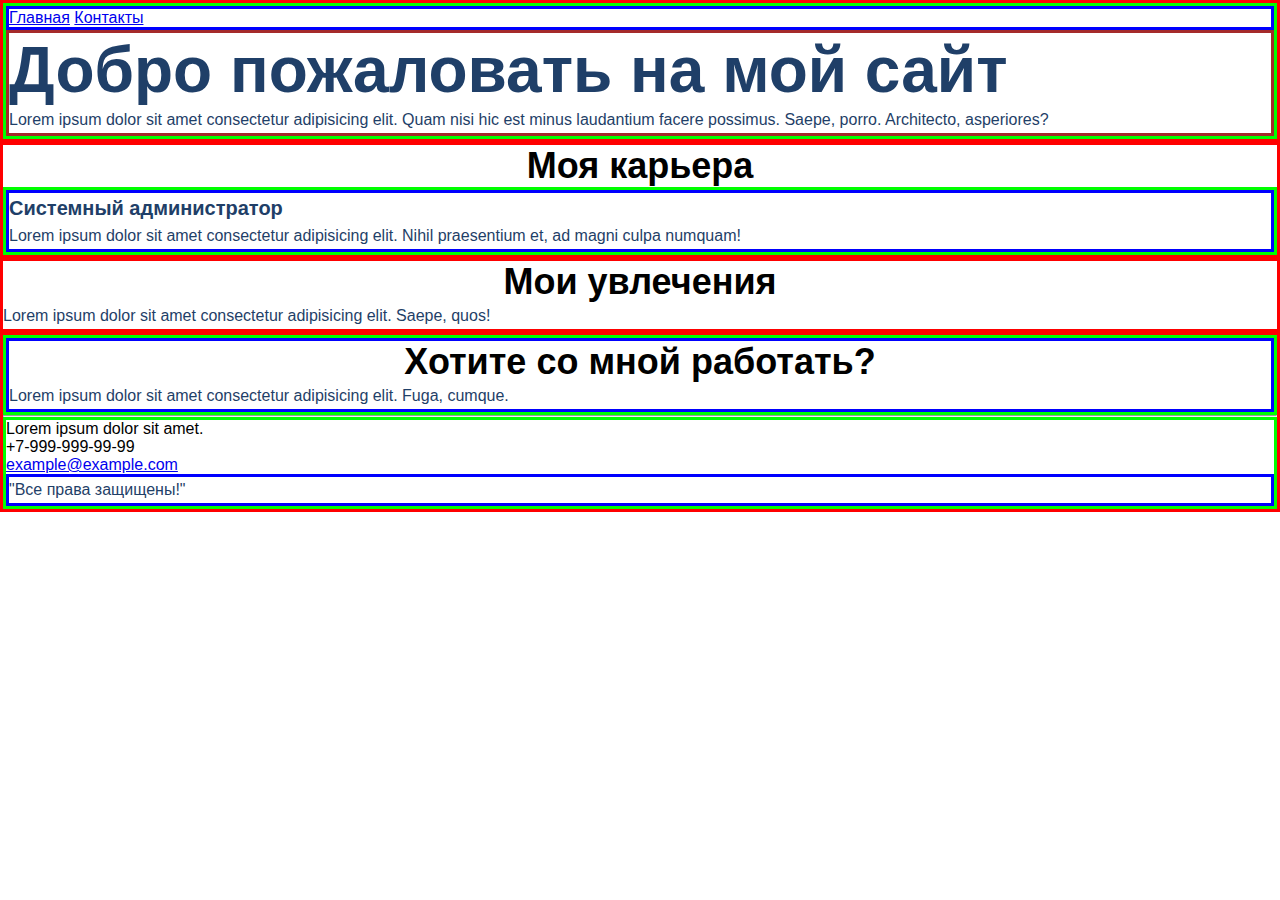
==== Lesson1/index.html @ 381e12b2 "Исправил по 4 ДЗ" ====
<!DOCTYPE html>
<html lang="en">

<head>
    <meta charset="UTF-8">
    <meta http-equiv="X-UA-Compatible" content="IE=edge">
    <meta name="viewport" content="width=device-width, initial-scale=1.0">
    <title>Главная</title>
    <link rel="stylesheet" href="style.css">
</head>

<body>
    <div class="container">
        <div class="header">
            <div class="headerBlock">
                <div class="headerMenu">
                    <a href="index.html">Главная</a>
                    <a href="contacts.html">Контакты</a>
                </div>
                <div class="headerItem">
                    <h1 class="h1">Добро пожаловать на мой сайт</h1>
                    <p class="paragraph">Lorem ipsum dolor sit amet consectetur adipisicing elit.
                        Quam nisi hic est minus laudantium facere possimus. Saepe, porro. Architecto, asperiores?</p>
                </div>
            </div>
        </div>

        <div class="career">
            <h3 class="h3">Моя карьера</h3>
            <div class="careerBlock">
                <div class="careerItem">
                    <h4 class="h4">Системный администратор</h4>
                    <p class="paragraph">Lorem ipsum dolor sit amet consectetur adipisicing elit.
                        Nihil praesentium et, ad magni culpa numquam!</p>
                </div>
            </div>
        </div>

        <div class="hobby">
            <h3 class="h3">Мои увлечения</h3>
            <p class="paragraph">Lorem ipsum dolor sit amet consectetur adipisicing elit. Saepe, quos!</p>
        </div>

        <div class="footer">
            <div class="promotionBlock">
                <div class="promotionItem">
                    <h3 class="h3">Хотите со мной работать?</h3>
                    <p class="paragraph">Lorem ipsum dolor sit amet consectetur adipisicing elit. Fuga, cumque.</p>
                </div>
            </div>
            <hr>
            <div class="footerContacts">
                <ul>
                    <li>Lorem ipsum dolor sit amet.</li>
                    <li>+7-999-999-99-99</li>
                    <li><a href="mailto:example@example.com">example@example.com</a></li>
                </ul>
                <div class="copyright">
                    <p class="paragraph">"Все права защищены!"</p>
                </div>
            </div>
        </div>
    </div>
</body>

</html>
---- Lesson1/style.css ----
* {
    margin: 0;
    padding: 0;
    }

/* .container {
    width: 1140px;
    margin: 0 auto;
    border: 3px solid lightgreen; 
} */

.header {
    border: 3px solid red;
}

.headerBlock {
    border: 3px solid lime;
}

.headerMenu {
    border: 3px solid blue;
}

.headerItem {
    border: 3px solid brown;
}

.career {
    border: 3px solid red;
}

.careerBlock {
    border: 3px solid lime;
}

.careerItem {
    border: 3px solid blue;
}

.hobby {
    border: 3px solid red;
}

.footer {
    border: 3px solid red;
}

.promotionBlock {
    border: 3px solid lime;
}

.promotionItem {
    border: 3px solid blue;
}

.footerContacts {
    border: 3px solid lime;
}

.copyright {
    border: 3px solid blue;
}

.contactUsBlock {
    border: 3px solid orange;
}

.contacts {
    border: 3px solid yellow;
}

.contactsBlock {
    border: 3px solid green;
}

.contactsForm {
    border: 3px solid blue;
}

.address {
    border: 3px solid orange;
}

.phones {
    border: 3px solid green;
}

.services {
    border: 3px solid red;
}

.formName {
    border: 3px solid yellow;
}

.formEmail {
    border: 3px solid green;
}

.formText {
    border: 3px solid orange;
}

.map {
    border: 3px solid orange;
}

.mapBlock {
    border: 3px solid blue;
}

body {
    font-family: sans-serif;
}
.paragraph {
    font-size: 16;
    line-height: 26px;
    color: #1F3F68;
}
.h1 {
    font-size: 64px;
    color: #1F3F68;
}
.h2 {
    font-weight: 500;
    font-size: 44px;
    text-align: center;
}
.h3 {
    font-size: 36px;
    text-align: center;
}
.h4 {
    font-size: 20px;
    line-height: 30px;
    color: #1F3F68;
}
.input {
    border: 1px solid #356EAD;
    box-sizing: border-box;
    border-radius: 10px;
    opacity: 0.4;
}
.button {
    background: #5A98D0;
    box-shadow: 5px 20px 50px rgba(16, 112, 177, 0.2);
    border-radius: 10px;
    font-weight: 500;
    font-size: 16px;
    line-height: 26px;
    text-align: center;
    color: #FFFFFF;
    text-transform: uppercase;
}
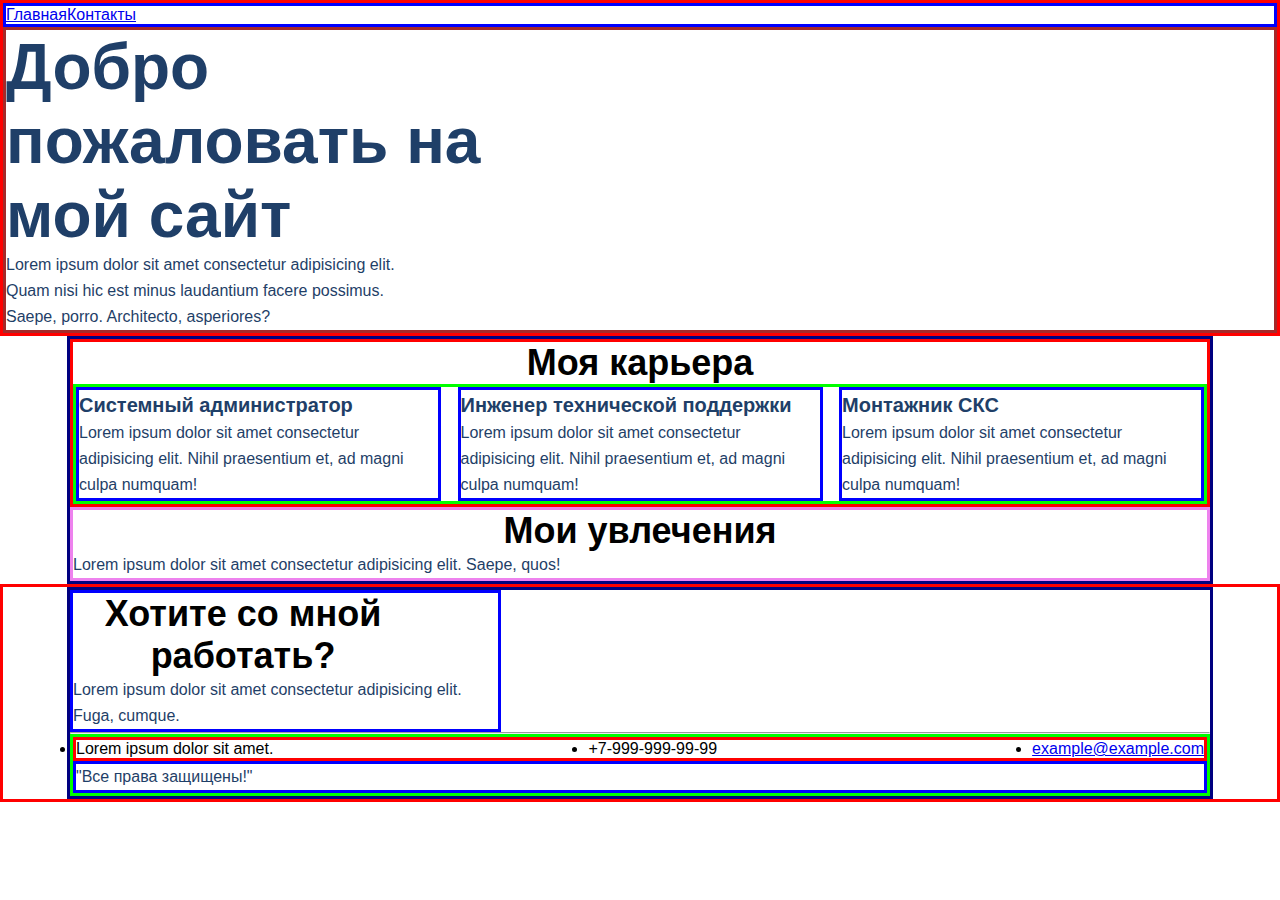
==== commit 5cb90177: "HomeWork5 done" ====
--- a/Lesson1/index.html
+++ b/Lesson1/index.html
@@ -10,21 +10,19 @@
 </head>
 
 <body>
+    <div class="header">
+        <ul class="headerMenu">
+            <li><a href="index.html">Главная</a></li>
+            <li><a href="contacts.html">Контакты</a></li>
+        </ul>
+        <div class="headerItem">
+            <h1 class="h1 welcomeH1">Добро пожаловать на мой сайт</h1>
+            <p class="paragraph welcomeText">Lorem ipsum dolor sit amet consectetur adipisicing elit.
+                Quam nisi hic est minus laudantium facere possimus. Saepe, porro. Architecto, asperiores?</p>
+        </div>
+    </div>
+
     <div class="container">
-        <div class="header">
-            <div class="headerBlock">
-                <div class="headerMenu">
-                    <a href="index.html">Главная</a>
-                    <a href="contacts.html">Контакты</a>
-                </div>
-                <div class="headerItem">
-                    <h1 class="h1">Добро пожаловать на мой сайт</h1>
-                    <p class="paragraph">Lorem ipsum dolor sit amet consectetur adipisicing elit.
-                        Quam nisi hic est minus laudantium facere possimus. Saepe, porro. Architecto, asperiores?</p>
-                </div>
-            </div>
-        </div>
-
         <div class="career">
             <h3 class="h3">Моя карьера</h3>
             <div class="careerBlock">
@@ -33,24 +31,33 @@
                     <p class="paragraph">Lorem ipsum dolor sit amet consectetur adipisicing elit.
                         Nihil praesentium et, ad magni culpa numquam!</p>
                 </div>
+                <div class="careerItem">
+                    <h4 class="h4">Инженер технической поддержки</h4>
+                    <p class="paragraph">Lorem ipsum dolor sit amet consectetur adipisicing elit.
+                        Nihil praesentium et, ad magni culpa numquam!</p>
+                </div>
+                <div class="careerItem">
+                    <h4 class="h4">Монтажник СКС</h4>
+                    <p class="paragraph">Lorem ipsum dolor sit amet consectetur adipisicing elit.
+                        Nihil praesentium et, ad magni culpa numquam!</p>
+                </div>
             </div>
         </div>
-
         <div class="hobby">
             <h3 class="h3">Мои увлечения</h3>
             <p class="paragraph">Lorem ipsum dolor sit amet consectetur adipisicing elit. Saepe, quos!</p>
         </div>
+    </div>
 
-        <div class="footer">
-            <div class="promotionBlock">
-                <div class="promotionItem">
-                    <h3 class="h3">Хотите со мной работать?</h3>
-                    <p class="paragraph">Lorem ipsum dolor sit amet consectetur adipisicing elit. Fuga, cumque.</p>
-                </div>
+    <div class="footer">
+        <div class="container">
+            <div class="promotionItem">
+                <h3 class="h3 promotionHeader">Хотите со мной работать?</h3>
+                <p class="paragraph">Lorem ipsum dolor sit amet consectetur adipisicing elit. Fuga, cumque.</p>
             </div>
             <hr>
-            <div class="footerContacts">
-                <ul>
+            <div class="footerBlock">
+                <ul class="footerItem">
                     <li>Lorem ipsum dolor sit amet.</li>
                     <li>+7-999-999-99-99</li>
                     <li><a href="mailto:example@example.com">example@example.com</a></li>
--- a/Lesson1/style.css
+++ b/Lesson1/style.css
@@ -3,21 +3,19 @@
     padding: 0;
     }
 
-/* .container {
+.container {
     width: 1140px;
     margin: 0 auto;
-    border: 3px solid lightgreen; 
-} */
+    border: 3px solid navy; 
+}
 
 .header {
     border: 3px solid red;
 }
 
-.headerBlock {
-    border: 3px solid lime;
-}
-
 .headerMenu {
+    display: flex;
+    list-style-type: none;
     border: 3px solid blue;
 }
 
@@ -25,36 +23,54 @@
     border: 3px solid brown;
 }
 
+.welcomeH1 {
+    width: 510px;
+}
+
+.welcomeText {
+    width: 425px;
+}
+
 .career {
     border: 3px solid red;
 }
 
 .careerBlock {
+    display: flex;
+    justify-content:space-between;
     border: 3px solid lime;
 }
 
 .careerItem {
+    width: 359px;
     border: 3px solid blue;
 }
 
 .hobby {
-    border: 3px solid red;
+    border: 3px solid violet;
 }
 
 .footer {
     border: 3px solid red;
 }
 
-.promotionBlock {
+.promotionItem {
+    width: 425px;
+    border: 3px solid blue;
+}
+
+.promotionHeader {
+    width: 340px;
+}
+
+.footerBlock {
     border: 3px solid lime;
 }
 
-.promotionItem {
-    border: 3px solid blue;
-}
-
-.footerContacts {
-    border: 3px solid lime;
+.footerItem {
+    display: flex;
+    justify-content: space-between;
+    border: 3px solid red;
 }
 
 .copyright {
@@ -66,14 +82,17 @@
 }
 
 .contacts {
+    display: flex;
     border: 3px solid yellow;
 }
 
 .contactsBlock {
+    flex-grow: 1;
     border: 3px solid green;
 }
 
 .contactsForm {
+    flex-grow: 1;
     border: 3px solid blue;
 }
 
@@ -101,11 +120,13 @@
     border: 3px solid orange;
 }
 
-.map {
-    border: 3px solid orange;
+.mapBlock {
+    display: flex;
+    border: 3px solid green;
 }
 
-.mapBlock {
+.mapItem {
+    flex-grow: 1;
     border: 3px solid blue;
 }
 
@@ -121,6 +142,7 @@
     font-size: 64px;
     color: #1F3F68;
 }
+
 .h2 {
     font-weight: 500;
     font-size: 44px;
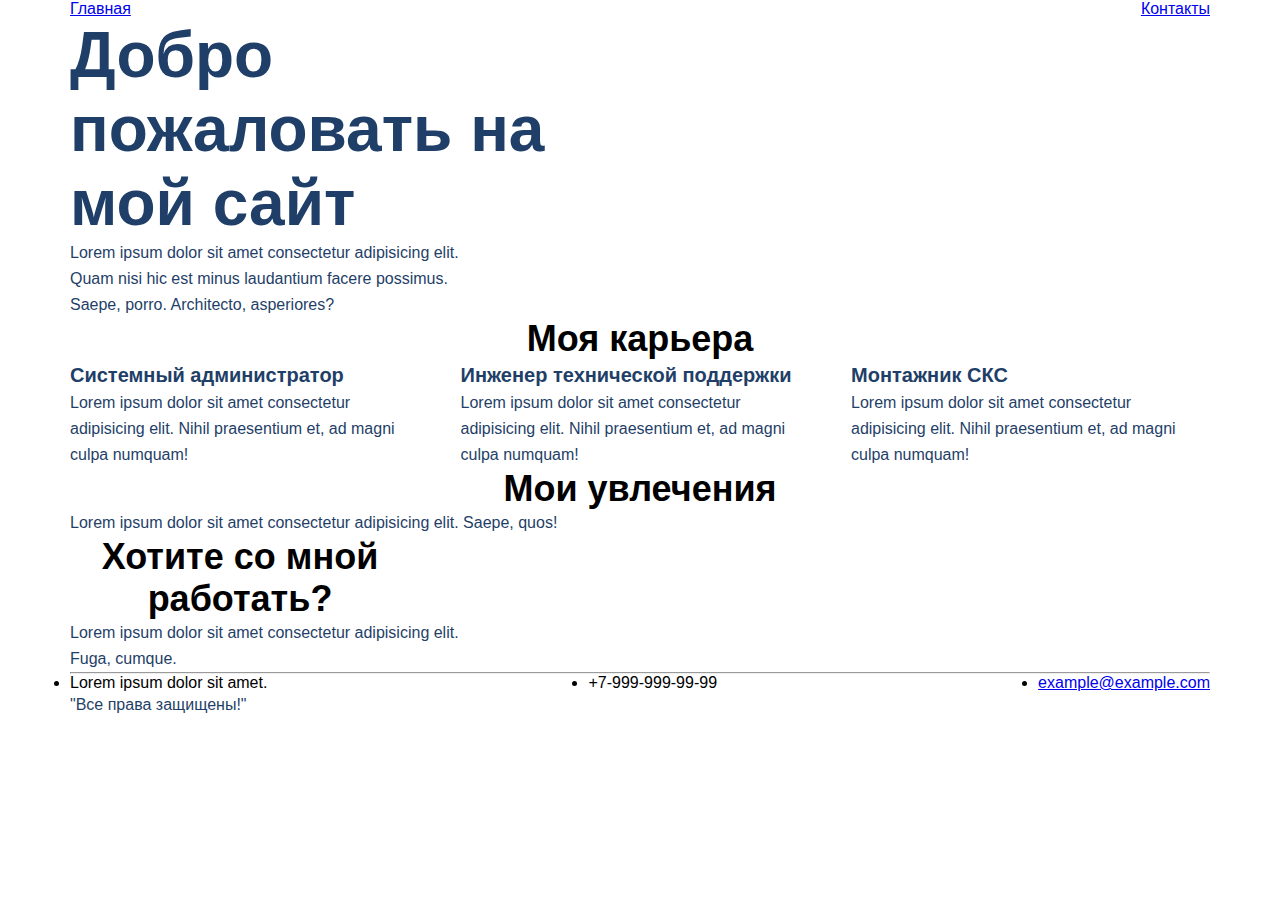
==== commit 7fa42036: "Исправил меню сайта и шапку на главной" ====
--- a/Lesson1/index.html
+++ b/Lesson1/index.html
@@ -11,15 +11,17 @@
 
 <body>
     <div class="header">
-        <ul class="headerMenu">
-            <li><a href="index.html">Главная</a></li>
-            <li><a href="contacts.html">Контакты</a></li>
-        </ul>
-        <div class="headerItem">
-            <h1 class="h1 welcomeH1">Добро пожаловать на мой сайт</h1>
-            <p class="paragraph welcomeText">Lorem ipsum dolor sit amet consectetur adipisicing elit.
-                Quam nisi hic est minus laudantium facere possimus. Saepe, porro. Architecto, asperiores?</p>
-        </div>
+        <div class="container">
+            <ul class="headerMenu">
+                <li><a href="index.html">Главная</a></li>
+                <li><a href="contacts.html">Контакты</a></li>
+            </ul>
+            <div class="headerItem">
+                <h1 class="h1 welcomeH1">Добро пожаловать на мой сайт</h1>
+                <p class="paragraph welcomeText">Lorem ipsum dolor sit amet consectetur adipisicing elit.
+                    Quam nisi hic est minus laudantium facere possimus. Saepe, porro. Architecto, asperiores?</p>
+            </div>
+        </div>        
     </div>
 
     <div class="container">
--- a/Lesson1/style.css
+++ b/Lesson1/style.css
@@ -6,22 +6,22 @@
 .container {
     width: 1140px;
     margin: 0 auto;
-    border: 3px solid navy; 
 }
 
-.header {
-    border: 3px solid red;
-}
+/* .header {
+} */
+
+/* .headerBlock {
+} */
 
 .headerMenu {
     display: flex;
+    justify-content: space-between;
     list-style-type: none;
-    border: 3px solid blue;
 }
 
-.headerItem {
-    border: 3px solid brown;
-}
+/* .headerItem {
+} */
 
 .welcomeH1 {
     width: 510px;
@@ -31,103 +31,85 @@
     width: 425px;
 }
 
-.career {
-    border: 3px solid red;
-}
+/* .career {
+} */
 
 .careerBlock {
     display: flex;
     justify-content:space-between;
-    border: 3px solid lime;
 }
 
 .careerItem {
     width: 359px;
-    border: 3px solid blue;
 }
 
-.hobby {
-    border: 3px solid violet;
-}
+/* .hobby {
+} */
 
-.footer {
-    border: 3px solid red;
-}
+/* .footer {
+} */
 
 .promotionItem {
     width: 425px;
-    border: 3px solid blue;
 }
 
 .promotionHeader {
     width: 340px;
 }
 
-.footerBlock {
-    border: 3px solid lime;
-}
+/* .footerBlock {
+} */
 
 .footerItem {
     display: flex;
     justify-content: space-between;
-    border: 3px solid red;
 }
 
-.copyright {
-    border: 3px solid blue;
-}
+/* .copyright {
+} */
 
-.contactUsBlock {
-    border: 3px solid orange;
-}
+/* .contactUsBlock {
+} */
 
 .contacts {
     display: flex;
-    border: 3px solid yellow;
 }
 
 .contactsBlock {
     flex-grow: 1;
-    border: 3px solid green;
 }
 
 .contactsForm {
     flex-grow: 1;
-    border: 3px solid blue;
 }
 
-.address {
+/* .address {
+} */
+
+/* .phones {
+} */
+
+/* .services {
+} */
+
+/* .formName {
+    border: 3px solid yellow;
+} */
+
+/* .formEmail {
+    border: 3px solid green;
+} */
+
+/* .formText {
     border: 3px solid orange;
-}
-
-.phones {
-    border: 3px solid green;
-}
-
-.services {
-    border: 3px solid red;
-}
-
-.formName {
-    border: 3px solid yellow;
-}
-
-.formEmail {
-    border: 3px solid green;
-}
-
-.formText {
-    border: 3px solid orange;
-}
+} */
 
 .mapBlock {
     display: flex;
-    border: 3px solid green;
 }
 
 .mapItem {
     flex-grow: 1;
-    border: 3px solid blue;
 }
 
 body {
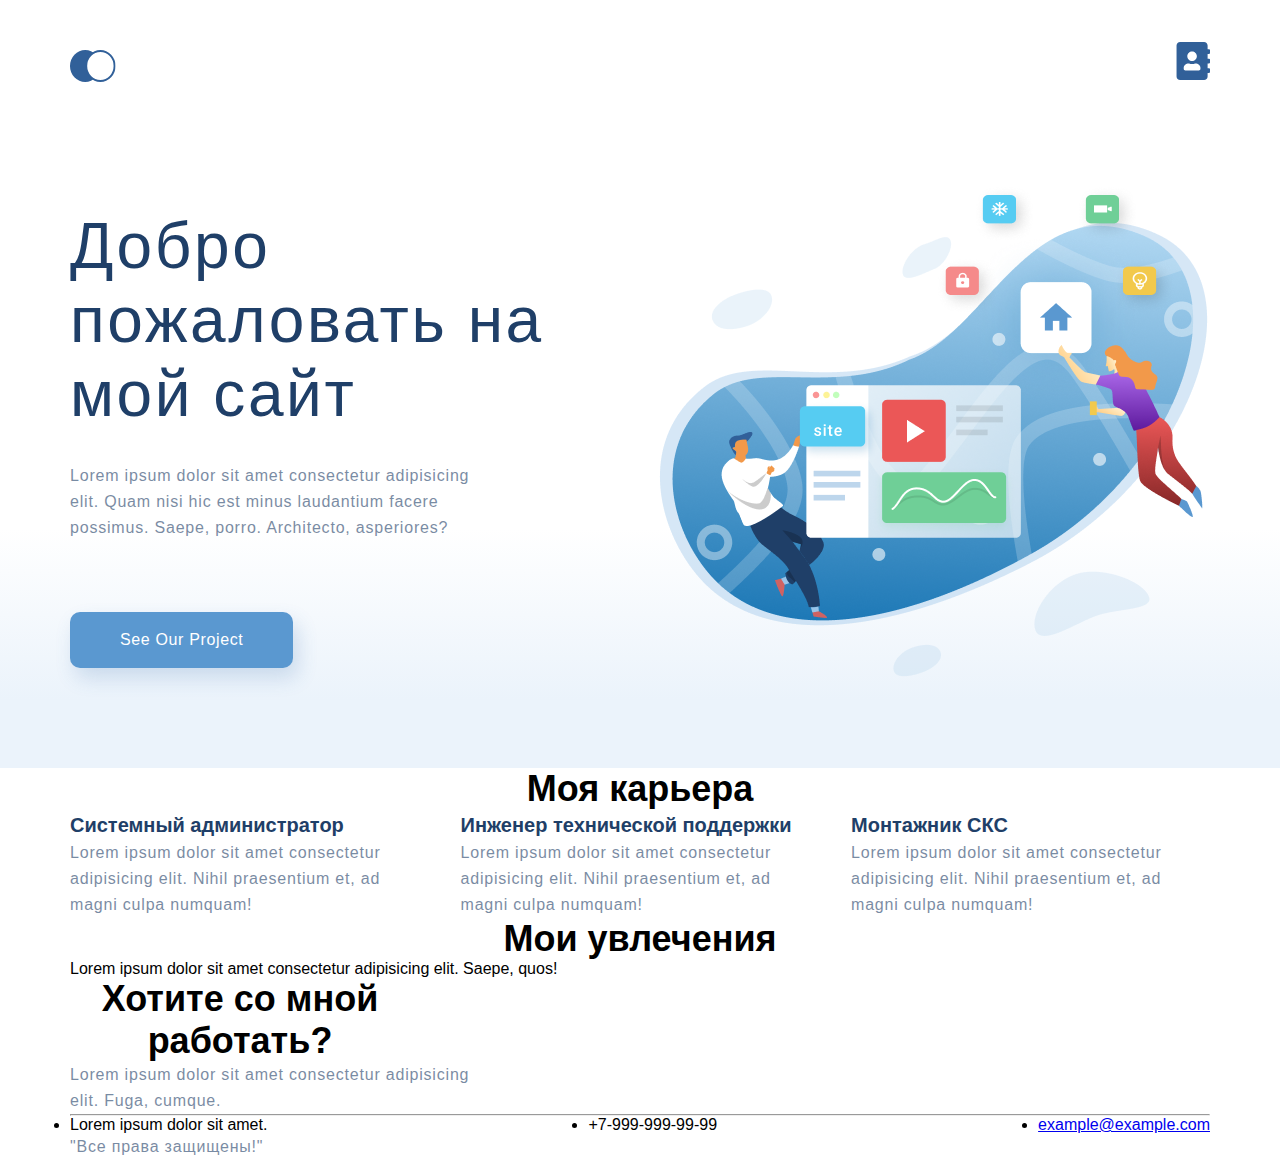
==== commit 71a89777: "Сделал шапку главной по макету" ====
--- a/Lesson1/index.html
+++ b/Lesson1/index.html
@@ -10,18 +10,19 @@
 </head>
 
 <body>
-    <div class="header">
-        <div class="container">
+    <div class="main_header">
+        <div class="container header_block">
             <ul class="headerMenu">
-                <li><a href="index.html">Главная</a></li>
-                <li><a href="contacts.html">Контакты</a></li>
+                <li><a href="index.html"><img src="img/logo.svg" alt="Главная"></a></li>
+                <li><a href="contacts.html"><img src="img/contacts.svg" alt="Контакты"></a></li>
             </ul>
             <div class="headerItem">
-                <h1 class="h1 welcomeH1">Добро пожаловать на мой сайт</h1>
+                <h1 class="welcome_h1">Добро пожаловать на мой сайт</h1>
                 <p class="paragraph welcomeText">Lorem ipsum dolor sit amet consectetur adipisicing elit.
                     Quam nisi hic est minus laudantium facere possimus. Saepe, porro. Architecto, asperiores?</p>
+                <a href="#" class="top_button">See Our Project</a>
             </div>
-        </div>        
+        </div>
     </div>
 
     <div class="container">
@@ -47,7 +48,7 @@
         </div>
         <div class="hobby">
             <h3 class="h3">Мои увлечения</h3>
-            <p class="paragraph">Lorem ipsum dolor sit amet consectetur adipisicing elit. Saepe, quos!</p>
+            <p>Lorem ipsum dolor sit amet consectetur adipisicing elit. Saepe, quos!</p>
         </div>
     </div>
 
--- a/Lesson1/style.css
+++ b/Lesson1/style.css
@@ -8,27 +8,59 @@
     margin: 0 auto;
 }
 
-/* .header {
-} */
+.main_header {
+    height: 768px;
+    background: linear-gradient(0deg, #EBF3FB 8.84%, rgba(152, 195, 232, 0) 31.12%);
+}
 
-/* .headerBlock {
-} */
+.header_block {
+    display: flex;
+    flex-direction: column;
+    height: 100%;
+}
 
 .headerMenu {
     display: flex;
     justify-content: space-between;
     list-style-type: none;
+    padding-top: 42px;
 }
 
-/* .headerItem {
-} */
+.headerItem {
+    padding-top: 115px;
+    flex-grow: 1;
+    background-image: url(img/top_bg.png);
+    background-repeat: no-repeat;
+    background-position: right center;
+}
 
-.welcomeH1 {
+.welcome_h1 {
+    font-size: 64px;
+    color: #1F3F68;
     width: 510px;
+    font-weight: 300;
+    line-height: 74px;
+    letter-spacing: 0.04em;
+    margin-bottom: 32px;
 }
 
 .welcomeText {
     width: 425px;
+}
+
+.top_button {
+    font-size: 16px;
+    line-height: 26px;
+    text-align: center;
+    letter-spacing: 0.04em;
+    color: #FFFFFF;
+    background: #5A98D0;
+    box-shadow: 5px 10px 20px rgba(53, 110, 173, 0.2);
+    border-radius: 10px;
+    padding: 15px 50px;
+    text-decoration: none;
+    display: inline-block;
+    margin-top: 71px;
 }
 
 /* .career {
@@ -119,10 +151,8 @@
     font-size: 16;
     line-height: 26px;
     color: #1F3F68;
-}
-.h1 {
-    font-size: 64px;
-    color: #1F3F68;
+    letter-spacing: 0.05em;
+    opacity: 0.6;
 }
 
 .h2 {
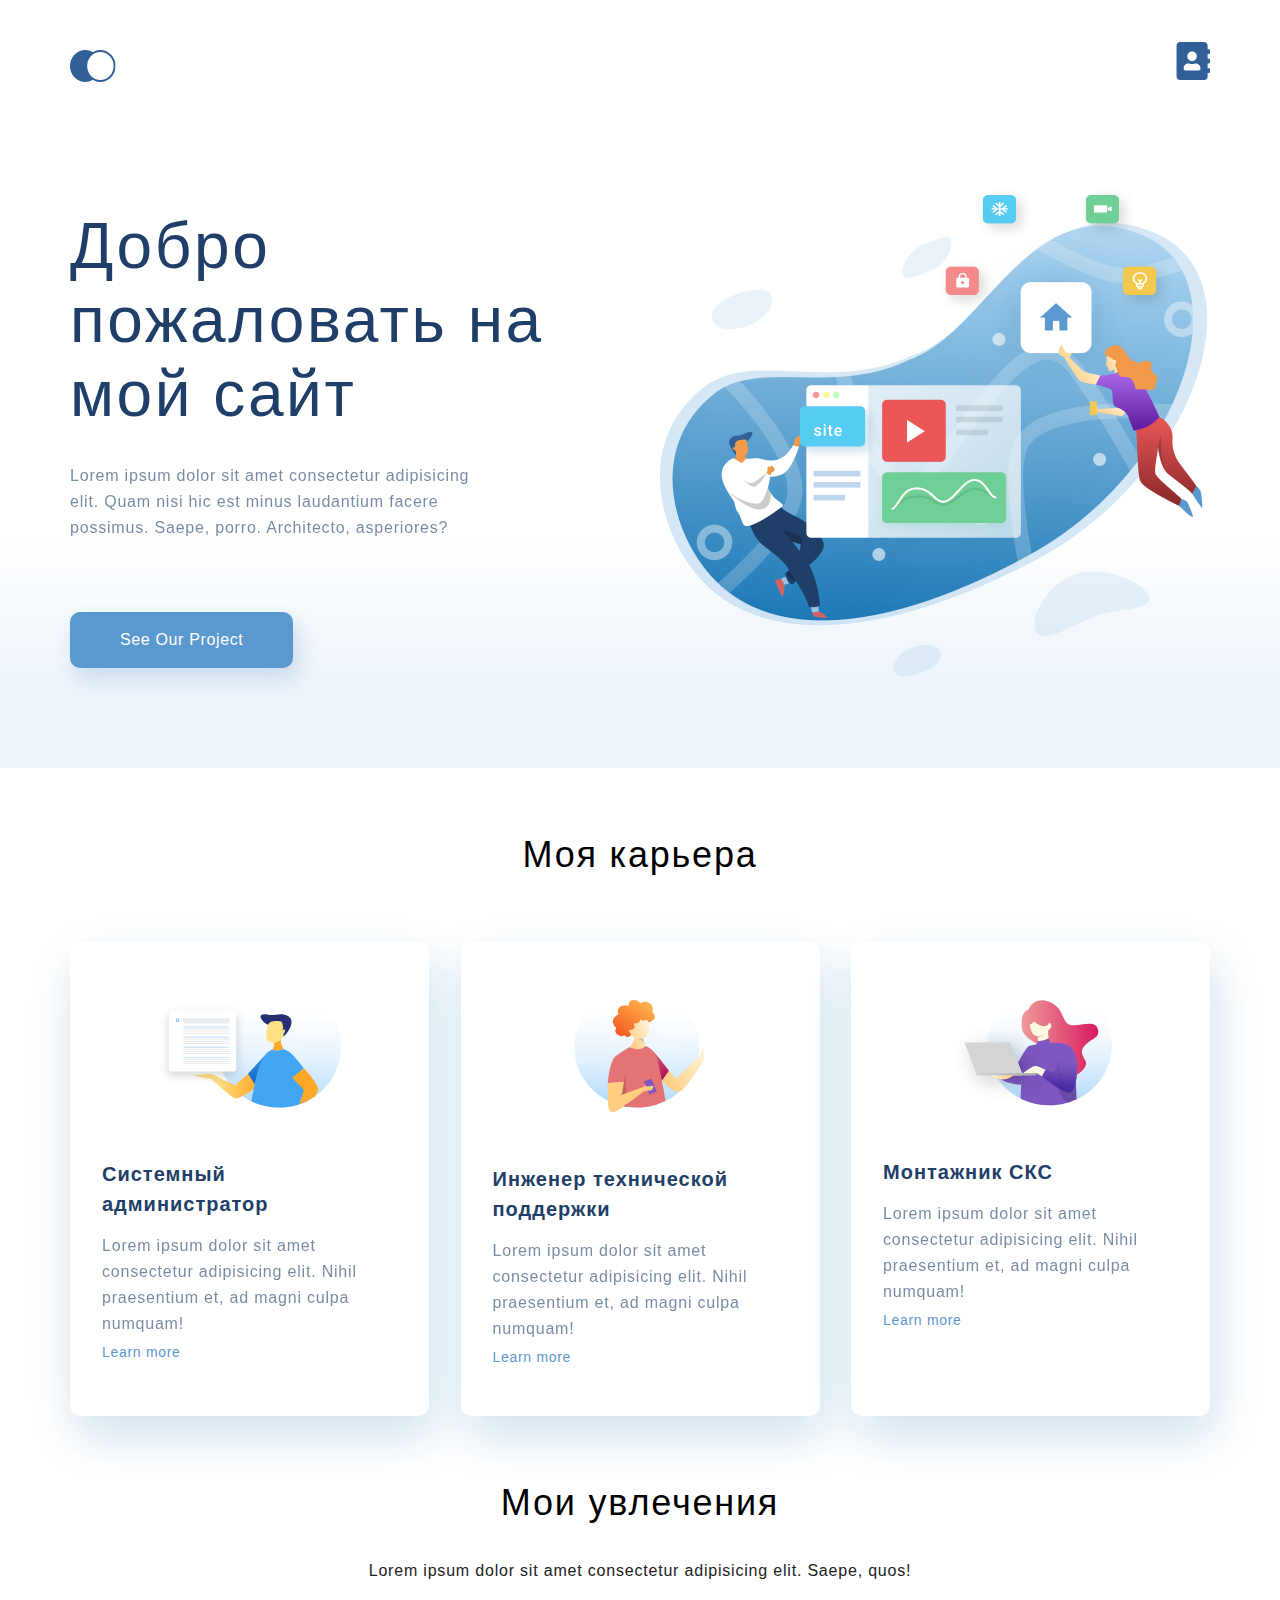
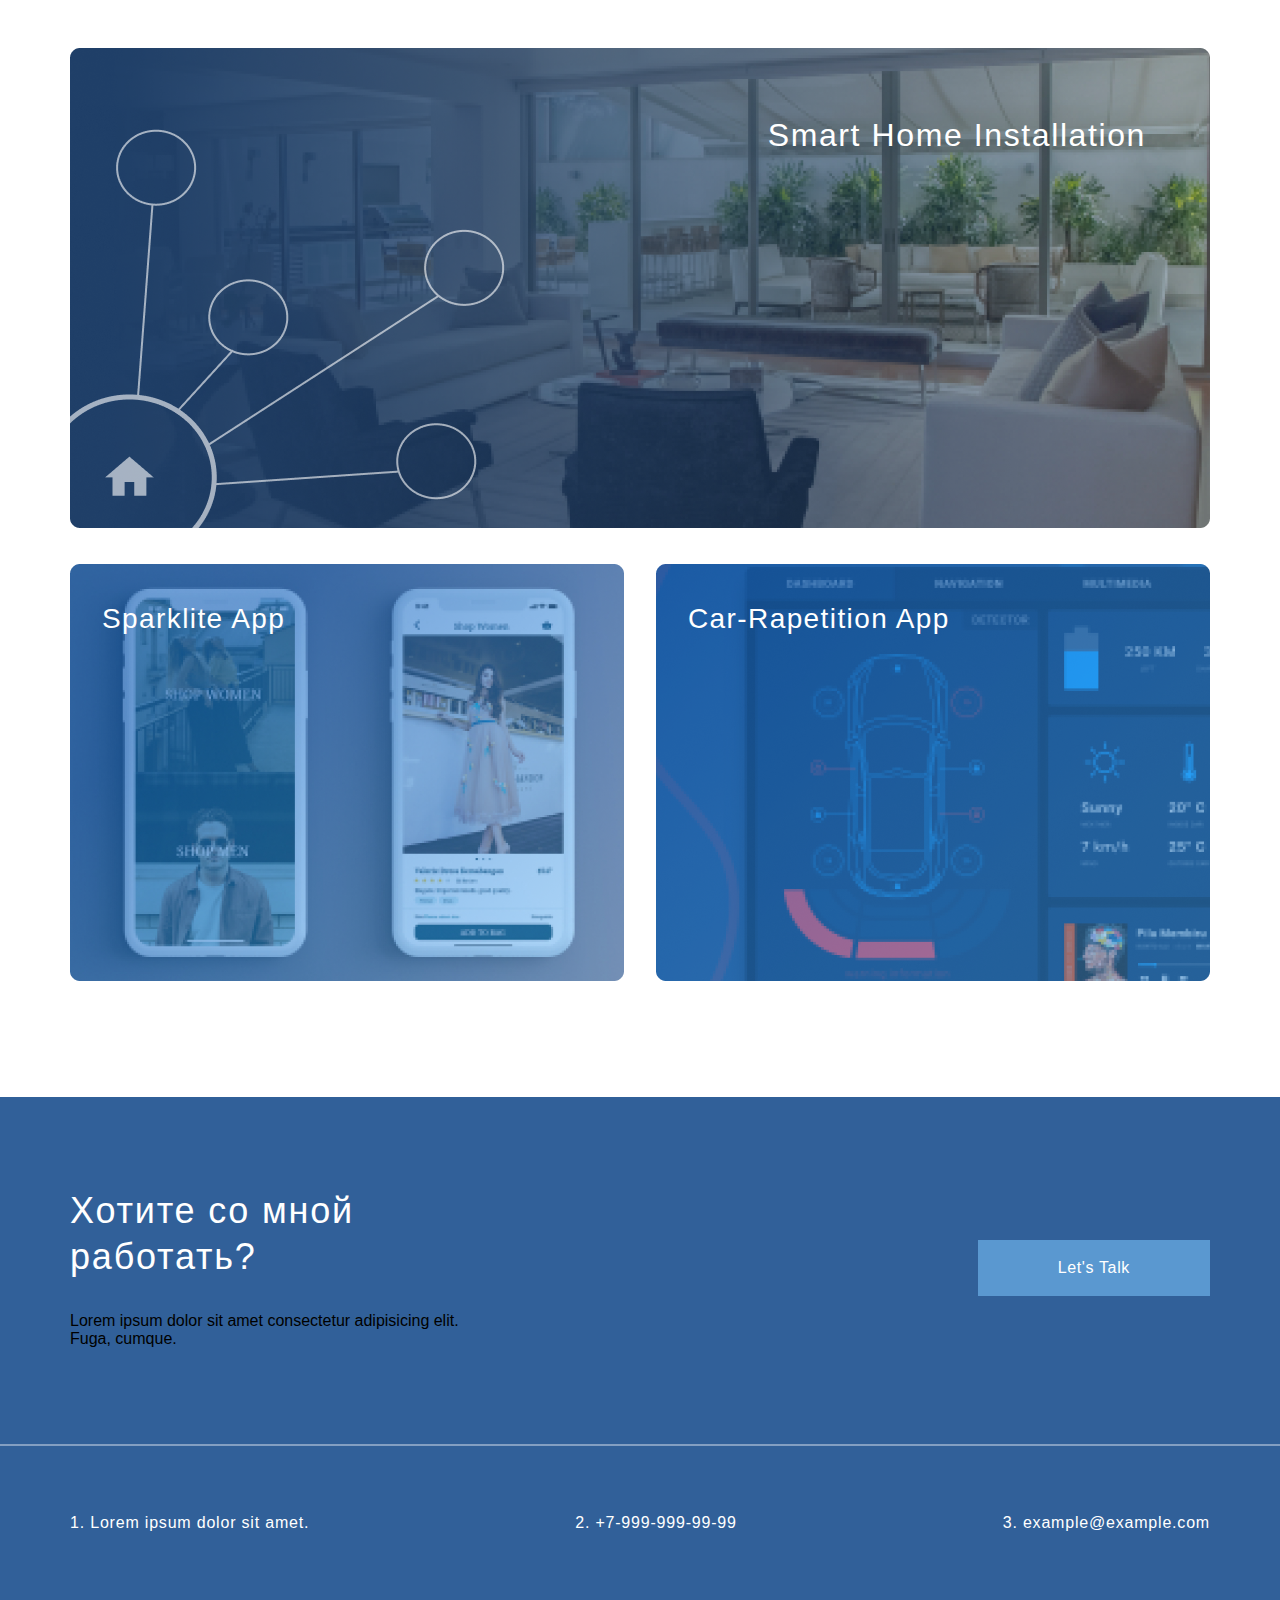
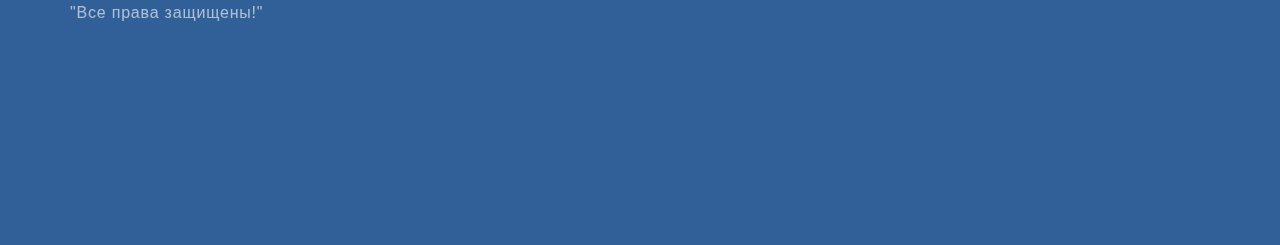
==== commit f29d49f6: "Собрал главную по макету" ====
--- a/Lesson1/index.html
+++ b/Lesson1/index.html
@@ -25,50 +25,68 @@
         </div>
     </div>
 
-    <div class="container">
-        <div class="career">
-            <h3 class="h3">Моя карьера</h3>
-            <div class="careerBlock">
-                <div class="careerItem">
-                    <h4 class="h4">Системный администратор</h4>
-                    <p class="paragraph">Lorem ipsum dolor sit amet consectetur adipisicing elit.
-                        Nihil praesentium et, ad magni culpa numquam!</p>
-                </div>
-                <div class="careerItem">
-                    <h4 class="h4">Инженер технической поддержки</h4>
-                    <p class="paragraph">Lorem ipsum dolor sit amet consectetur adipisicing elit.
-                        Nihil praesentium et, ad magni culpa numquam!</p>
-                </div>
-                <div class="careerItem">
-                    <h4 class="h4">Монтажник СКС</h4>
-                    <p class="paragraph">Lorem ipsum dolor sit amet consectetur adipisicing elit.
-                        Nihil praesentium et, ad magni culpa numquam!</p>
-                </div>
+    <div class="career container">
+        <h3 class="h3 career_heading">Моя карьера</h3>
+        <div class="careerBlock">
+            <div class="careerItem">
+                <img class="card_img" src="img/card-1.svg" alt="card-1">
+                <h4 class="h4 card_heading">Системный администратор</h4>
+                <p class="paragraph">Lorem ipsum dolor sit amet consectetur adipisicing elit.
+                    Nihil praesentium et, ad magni culpa numquam!</p>
+                <a href="#" class="card_link">Learn more</a>
+            </div>
+            <div class="careerItem">
+                <img class="card_img" src="img/card-2.svg" alt="card-2">
+                <h4 class="h4 card_heading">Инженер технической поддержки</h4>
+                <p class="paragraph">Lorem ipsum dolor sit amet consectetur adipisicing elit.
+                    Nihil praesentium et, ad magni culpa numquam!</p>
+                <a href="#" class="card_link">Learn more</a>
+            </div>
+            <div class="careerItem">
+                <img class="card_img" src="img/card-3.svg" alt="card-3">
+                <h4 class="h4 card_heading">Монтажник СКС</h4>
+                <p class="paragraph">Lorem ipsum dolor sit amet consectetur adipisicing elit.
+                    Nihil praesentium et, ad magni culpa numquam!</p>
+                <a href="#" class="card_link">Learn more</a>
             </div>
         </div>
-        <div class="hobby">
-            <h3 class="h3">Мои увлечения</h3>
-            <p>Lorem ipsum dolor sit amet consectetur adipisicing elit. Saepe, quos!</p>
+    </div>
+
+    <div class="container">
+        <h3 class="h3 hobby_heading">Мои увлечения</h3>
+        <p class="hobby_text">Lorem ipsum dolor sit amet consectetur adipisicing elit. Saepe, quos!</p>
+        <div class="hobby_item">
+            <img class="hobby_img" src="img/big_picture.png" alt="hobby1">
+            <p class="item1_text">Smart Home Installation</p>
+        </div>
+        <div class="hobby_block">
+            <div class="hobby_item hobby_item_margin">
+                <img class="hobby_img" src="img/mini_picture_left.png" alt="hobby2">
+                <p class="item2_text">Sparklite App</p>
+            </div>
+            <div class="hobby_item">
+                <img class="hobby_img" src="img/mini_picture_right.png" alt="hobby3">
+                <p class="item2_text">Car-Rapetition App</p>
+            </div>
         </div>
     </div>
 
     <div class="footer">
+        <div class="promotion_block container">
+            <div class="promotionItem">
+                <h3 class="promotionHeader">Хотите со мной работать?</h3>
+                <p class="footer_text">Lorem ipsum dolor sit amet consectetur adipisicing elit. Fuga, cumque.</p>
+            </div>
+            <a class="lets_talk" href="#">Let's Talk</a>
+        </div>
+        <hr class="footer_hr">
         <div class="container">
-            <div class="promotionItem">
-                <h3 class="h3 promotionHeader">Хотите со мной работать?</h3>
-                <p class="paragraph">Lorem ipsum dolor sit amet consectetur adipisicing elit. Fuga, cumque.</p>
-            </div>
-            <hr>
-            <div class="footerBlock">
-                <ul class="footerItem">
-                    <li>Lorem ipsum dolor sit amet.</li>
-                    <li>+7-999-999-99-99</li>
-                    <li><a href="mailto:example@example.com">example@example.com</a></li>
-                </ul>
-                <div class="copyright">
-                    <p class="paragraph">"Все права защищены!"</p>
-                </div>
-            </div>
+            <ol class="footerItem">
+                <li>Lorem ipsum dolor sit amet.</li>
+                <li>+7-999-999-99-99</li>
+                <li><a class="mailto" href="mailto:example@example.com">example@example.com</a></li>
+            </ol>
+            <p class="copyright">"Все права защищены!"</p>
         </div>
     </div>
 </body>
--- a/Lesson1/style.css
+++ b/Lesson1/style.css
@@ -4,7 +4,7 @@
     }
 
 .container {
-    width: 1140px;
+    max-width: 1140px;
     margin: 0 auto;
 }
 
@@ -63,42 +63,188 @@
     margin-top: 71px;
 }
 
-/* .career {
-} */
+.career {
+    padding-top: 64px;
+}
+
+.career_heading {
+    font-weight: 300;
+    line-height: 46px;
+    letter-spacing: 0.05em;
+    color: #000000;
+}
 
 .careerBlock {
     display: flex;
     justify-content:space-between;
+    padding-top: 64px;
+    padding-bottom: 64px;
 }
 
 .careerItem {
+    display: flex;
+    flex-direction: column;
     width: 359px;
-}
-
-/* .hobby {
-} */
-
-/* .footer {
-} */
+    padding: 44px 32px;
+    box-sizing: border-box;
+    background: #FFFFFF;    
+    box-shadow: 5px 20px 50px rgba(16, 112, 177, 0.2);
+    border-radius: 10px;
+}
+
+.card_img {
+    align-self: center;
+    margin-bottom: 51px;
+}
+
+.card_heading {
+    letter-spacing: 0.05em;
+    margin-bottom: 14px;
+}
+
+.card_link {
+    font-size: 14px;
+    line-height: 30px;    
+    letter-spacing: 0.05em;    
+    color: #5A98D0;
+    text-decoration: none;
+}
+
+.hobby_heading {
+    font-weight: 300;
+    line-height: 46px;    
+    letter-spacing: 0.05em;
+    color: #000000;
+}
+
+.hobby_text {
+    font-size: 16px;
+    line-height: 26px;    
+    text-align: center;
+    letter-spacing: 0.05em;
+    color: #222222;
+    width: 75%;
+    margin: 32px auto 64px;
+}
+
+.hobby_block {
+    display: flex;
+    justify-content: space-between;
+    margin-top: 32px;
+    margin-bottom: 112px;
+}
+
+.hobby_item {
+    position: relative;
+    flex-grow: 1;
+}
+
+.hobby_item_margin {
+    margin-right: 32px;
+}
+
+.hobby_img {
+    width: 100%;
+}
+
+.item1_text {
+    font-size: 32px;
+    line-height: 46px;    
+    text-align: right;
+    letter-spacing: 0.05em;
+    color: #FFFFFF;
+    position: absolute;
+    top: 64px;
+    right: 64px;
+}
+
+.item2_text {
+    font-size: 28px;    
+    line-height: 46px;    
+    text-align: right;
+    letter-spacing: 0.05em;
+    color: #FFFFFF;
+    position: absolute;
+    top: 32px;
+    left: 32px;
+}
+
+.footer {
+    height: 657px;
+    background: #316099;
+    padding-top: 91px;
+}
+
+.promotion_block {
+    display: flex;
+    justify-content: space-between;
+}
 
 .promotionItem {
     width: 425px;
 }
 
 .promotionHeader {
-    width: 340px;
-}
-
-/* .footerBlock {
-} */
+    font-size: 36px;            
+    width: 340px;    
+    line-height: 46px;    
+    letter-spacing: 0.05em;    
+    color: #FFFFFF;
+    font-weight: normal;
+    margin-bottom: 32px;
+}
+
+.lets_talk {
+    font-weight: normal;
+    font-size: 16px;
+    line-height: 26px;    
+    text-align: center;
+    letter-spacing: 0.04em;
+    color: #FFFFFF;
+    text-decoration: none;
+    background: #5A98D0;
+    display: inline-block;
+    align-self: center;
+    padding: 15px 80px;
+}
+
+.copyright {
+    font-size: 16;
+    line-height: 26px;
+    letter-spacing: 0.05em;
+    opacity: 0.6;
+    font-weight: normal;
+    color: #FFFFFF;
+}
+
+.footer_hr {
+    opacity: 0.4;
+    border: 1px solid #FFFFFF;
+    margin-top: 96px;
+    margin-bottom: 64px;
+}
 
 .footerItem {
     display: flex;
     justify-content: space-between;
-}
-
-/* .copyright {
-} */
+
+    font-weight: normal;
+    font-size: 16px;
+    line-height: 26px;    
+    letter-spacing: 0.05em;    
+    color: #FFFFFF;
+    margin-bottom: 64px;
+    list-style-position: inside;
+}
+
+.mailto {
+    font-weight: normal;
+    font-size: 16px;
+    line-height: 26px;
+    letter-spacing: 0.05em;
+    color: #FFFFFF;
+    text-decoration: none;
+}
 
 /* .contactUsBlock {
 } */
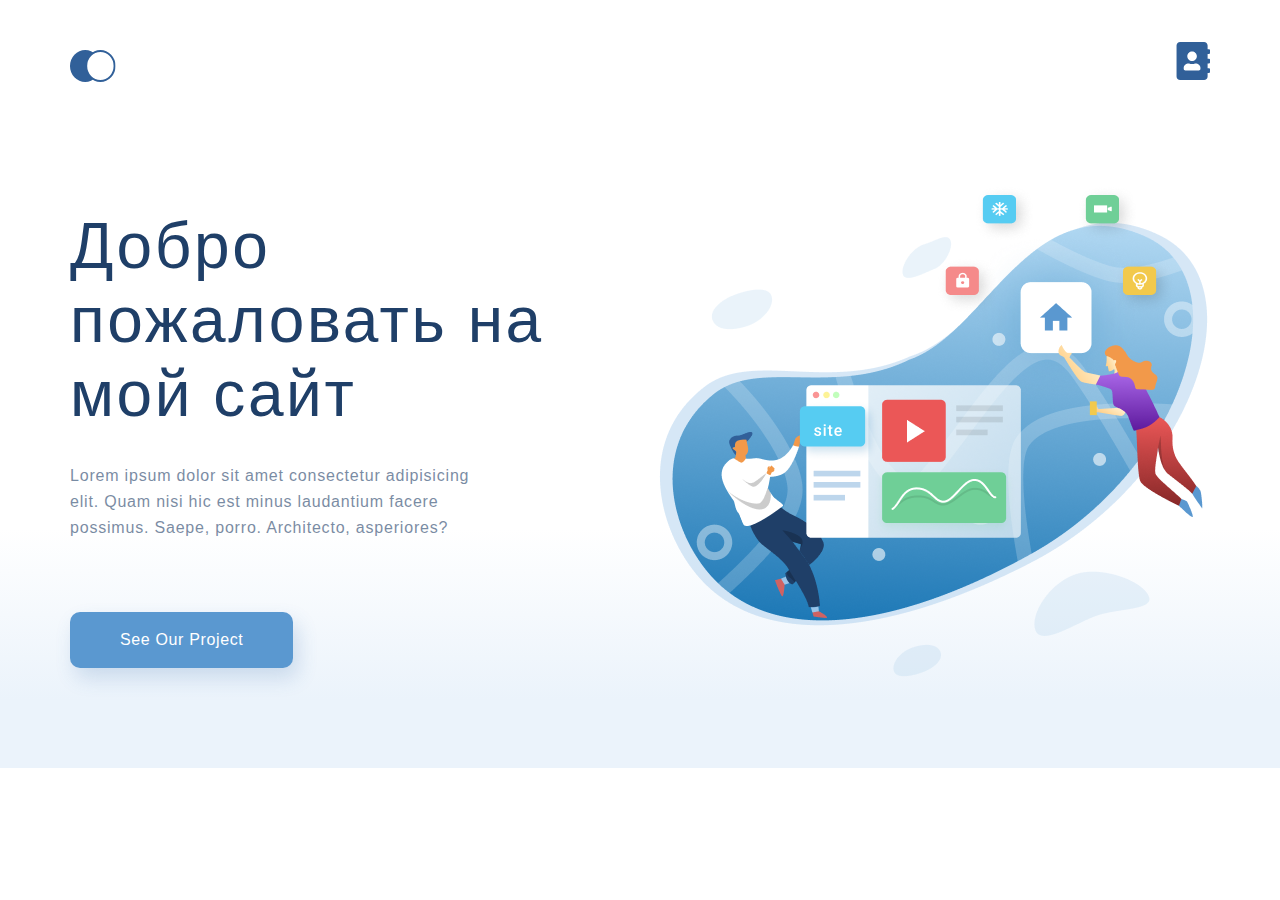
==== commit 8afc48d3: "Начал делать адаптивную шапку" ====
--- a/Lesson1/index.html
+++ b/Lesson1/index.html
@@ -25,7 +25,7 @@
         </div>
     </div>
 
-    <div class="career container">
+    <!-- <div class="career container">
         <h3 class="h3 career_heading">Моя карьера</h3>
         <div class="careerBlock">
             <div class="careerItem">
@@ -88,7 +88,7 @@
             </ol>
             <p class="copyright">"Все права защищены!"</p>
         </div>
-    </div>
+    </div> -->
 </body>
 
 </html>--- a/Lesson1/style.css
+++ b/Lesson1/style.css
@@ -194,6 +194,15 @@
     margin-bottom: 32px;
 }
 
+.footer_text {
+    font-weight: normal;
+    font-size: 16px;
+    line-height: 26px;    
+    letter-spacing: 0.05em;    
+    color: #FFFFFF;
+    opacity: 0.6;
+}
+
 .lets_talk {
     font-weight: normal;
     font-size: 16px;
@@ -331,4 +340,22 @@
     text-align: center;
     color: #FFFFFF;
     text-transform: uppercase;
+}
+
+@media (max-width: 375px) {
+    .headerItem {
+        background-image: none;
+    }
+
+    .welcome_h1 {
+        font-size: 32px;
+        line-height: 37px;
+        text-align: center;
+        margin-bottom: 23px;
+    }
+}
+
+@media (max-width: 768px) and (min-width: 376px) {
+    .headerItem {
+    }
 }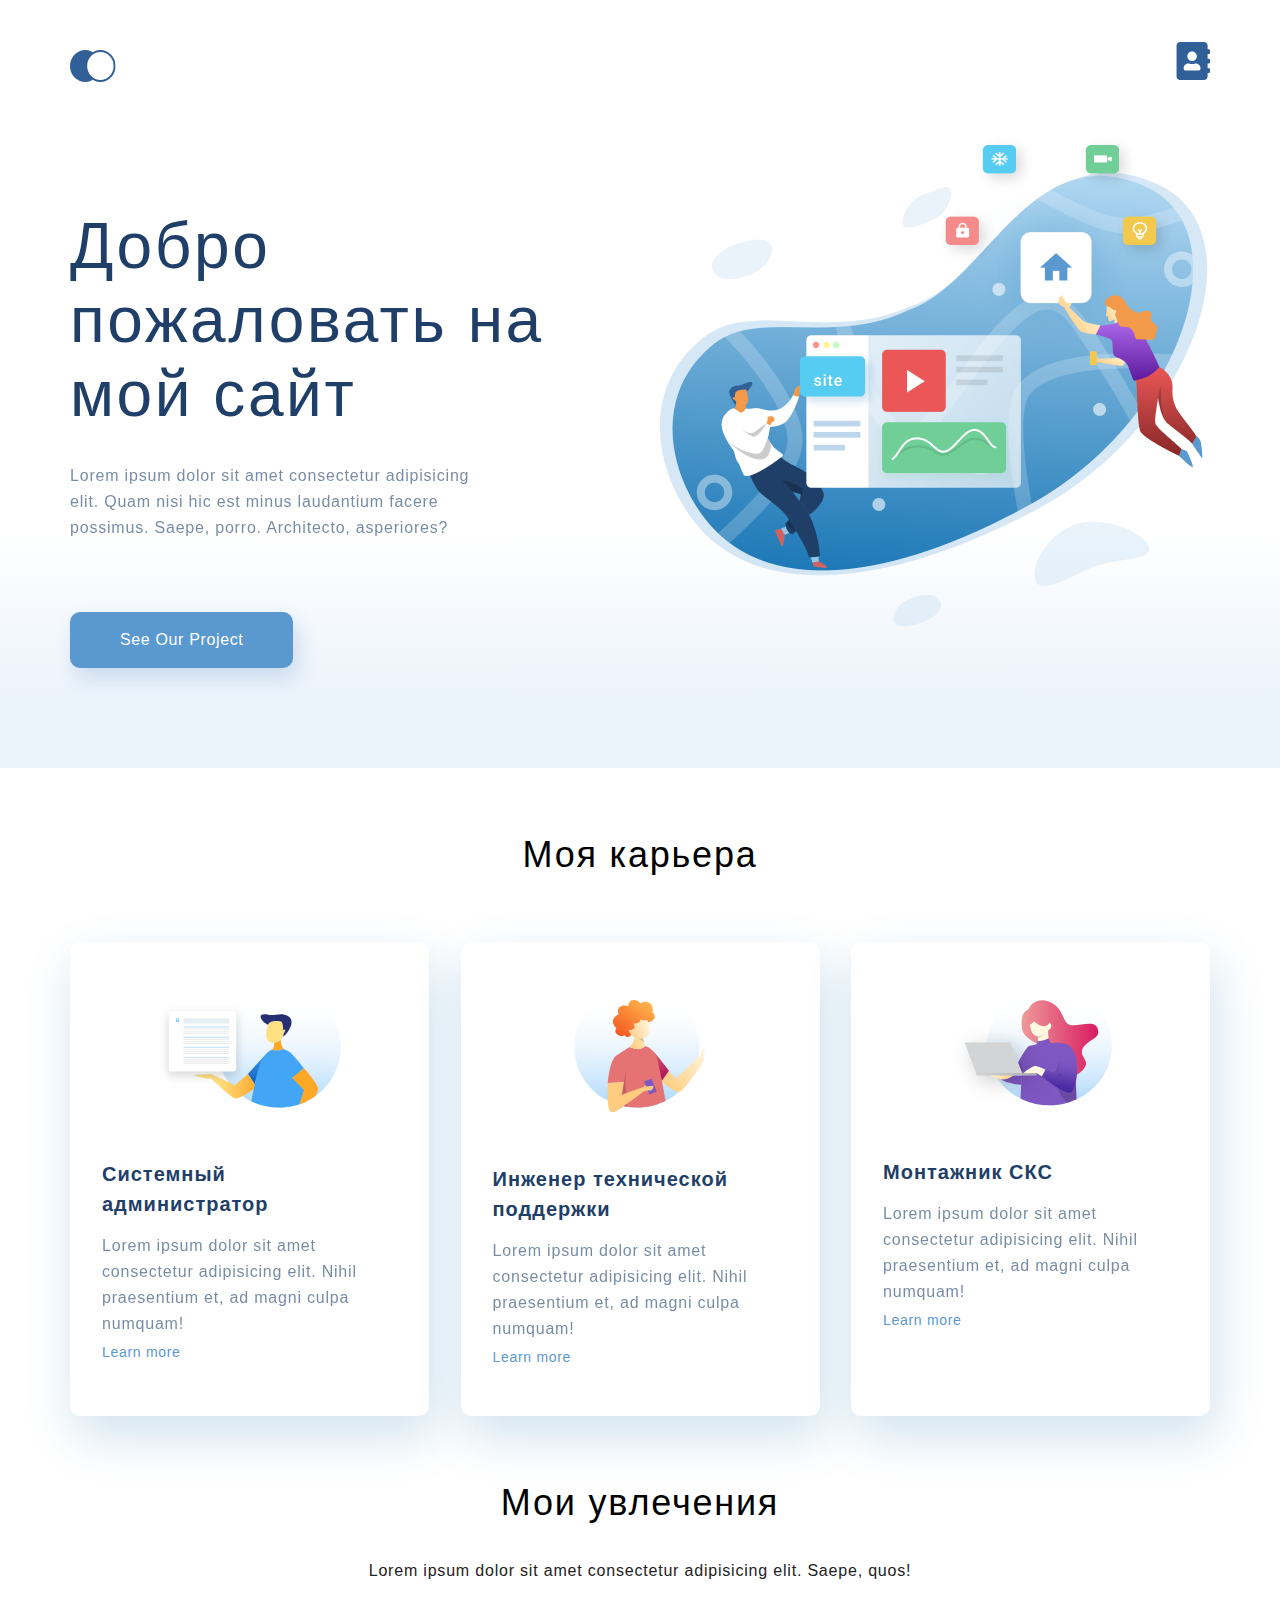
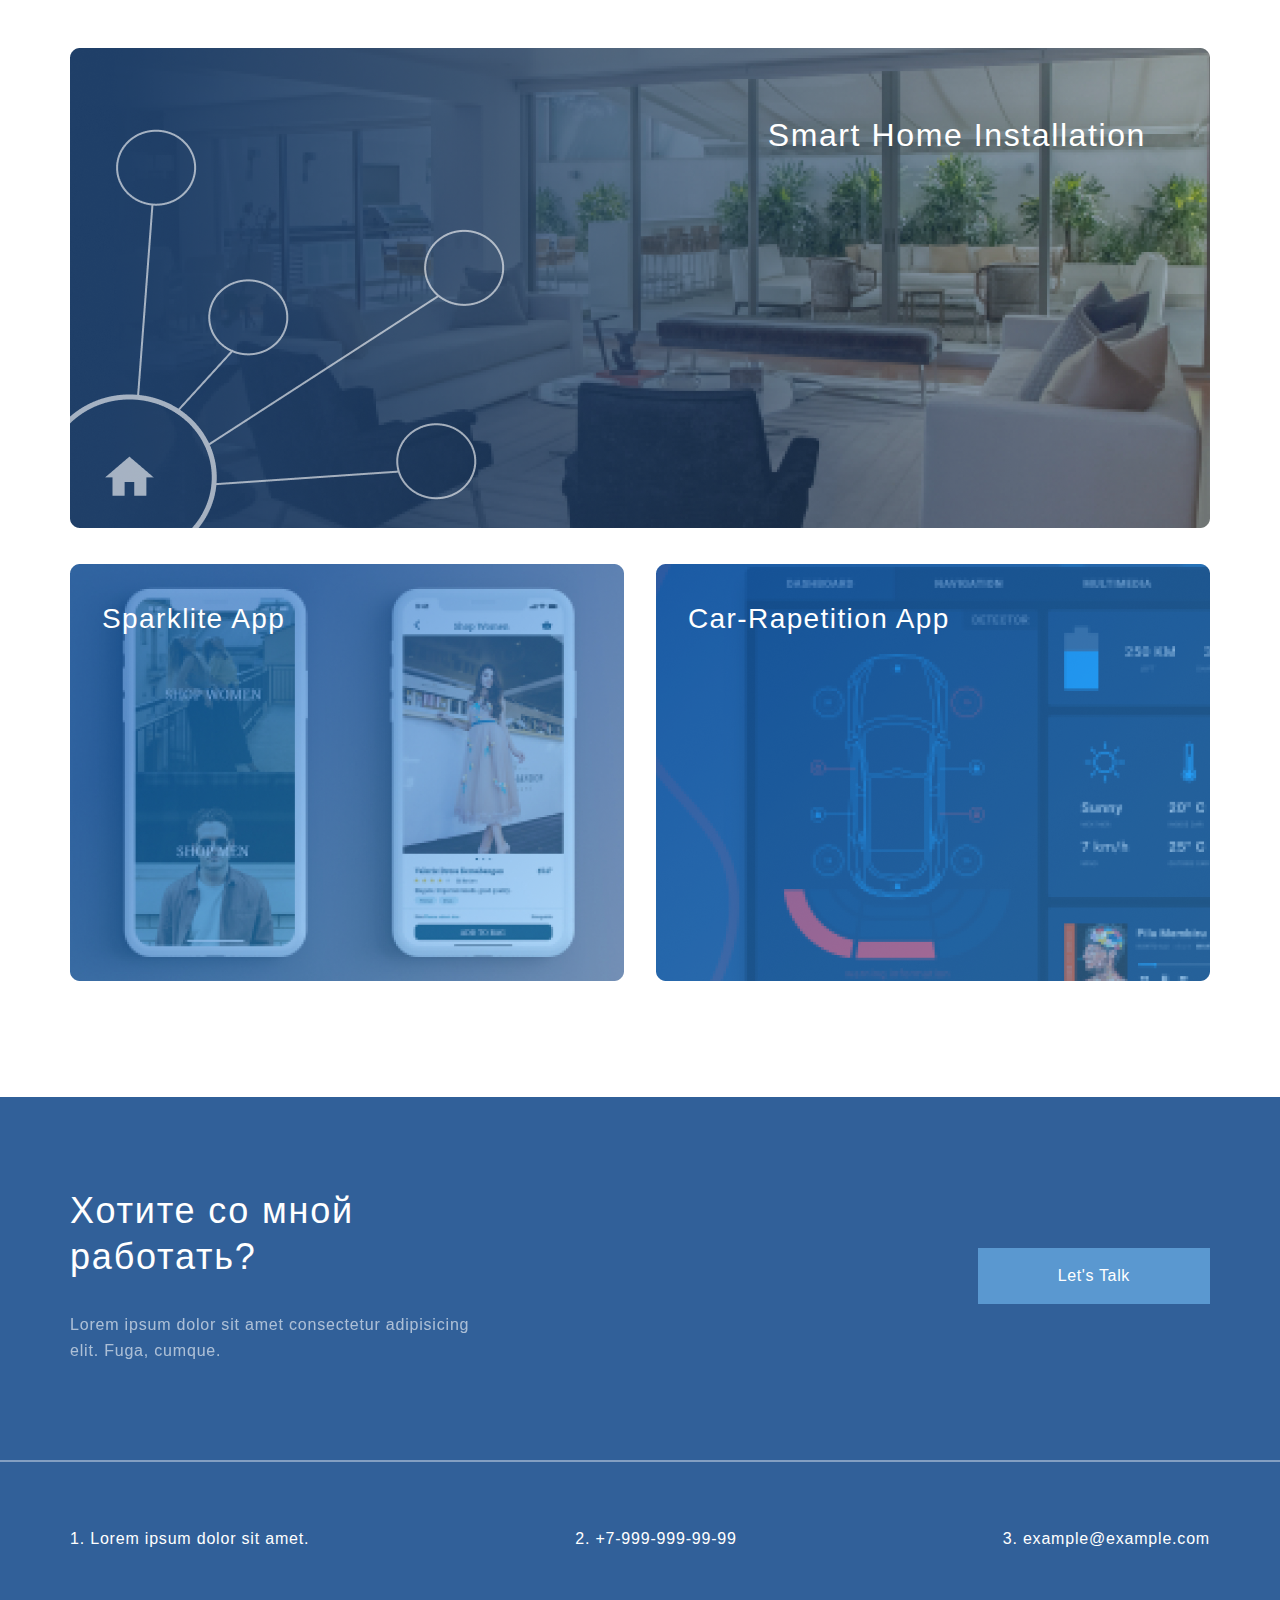
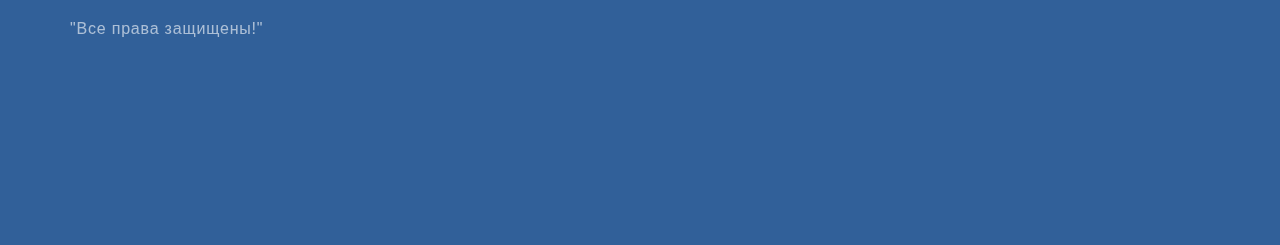
==== commit 6458a42a: "Делаю середину" ====
--- a/Lesson1/index.html
+++ b/Lesson1/index.html
@@ -25,7 +25,7 @@
         </div>
     </div>
 
-    <!-- <div class="career container">
+    <div class="career container">
         <h3 class="h3 career_heading">Моя карьера</h3>
         <div class="careerBlock">
             <div class="careerItem">
@@ -88,7 +88,7 @@
             </ol>
             <p class="copyright">"Все права защищены!"</p>
         </div>
-    </div> -->
+    </div>
 </body>
 
 </html>--- a/Lesson1/style.css
+++ b/Lesson1/style.css
@@ -9,7 +9,7 @@
 }
 
 .main_header {
-    height: 768px;
+    min-height: 768px;
     background: linear-gradient(0deg, #EBF3FB 8.84%, rgba(152, 195, 232, 0) 31.12%);
 }
 
@@ -303,7 +303,7 @@
     font-family: sans-serif;
 }
 .paragraph {
-    font-size: 16;
+    font-size: 16px;
     line-height: 26px;
     color: #1F3F68;
     letter-spacing: 0.05em;
@@ -342,20 +342,51 @@
     text-transform: uppercase;
 }
 
-@media (max-width: 375px) {
+@media (max-width: 1024px) {
+    .container {
+        padding-left: 32px;
+        padding-right: 32px;
+    }
     .headerItem {
-        background-image: none;
-    }
-
+        background-size: 45%;
+        background-position: right 250px;
+    }
+    .careerBlock {
+        flex-direction: column;
+        align-items: center;
+    }
+}
+
+@media (max-width: 736px) {
     .welcome_h1 {
+        width: 100%;
         font-size: 32px;
         line-height: 37px;
         text-align: center;
-        margin-bottom: 23px;
-    }
-}
-
-@media (max-width: 768px) and (min-width: 376px) {
+        margin-bottom: 12px;
+    }
+    .welcomeText {
+        width: 100%;
+        text-align: center;
+    }
+    .headerMenu {
+        padding-top: 24px;
+    }
     .headerItem {
+        padding-top: 36px;
+        display: flex;
+        flex-direction: column;
+        align-items: center;
+        background-image: none;
+    }
+    .top_button {
+        font-size: 12px;
+        line-height: 26px;
+        padding: 5px 10px;
+        margin-top: 32px;
+    }
+    .main_header {
+        min-height: 376px;
+        padding-bottom: 41px;
     }
 }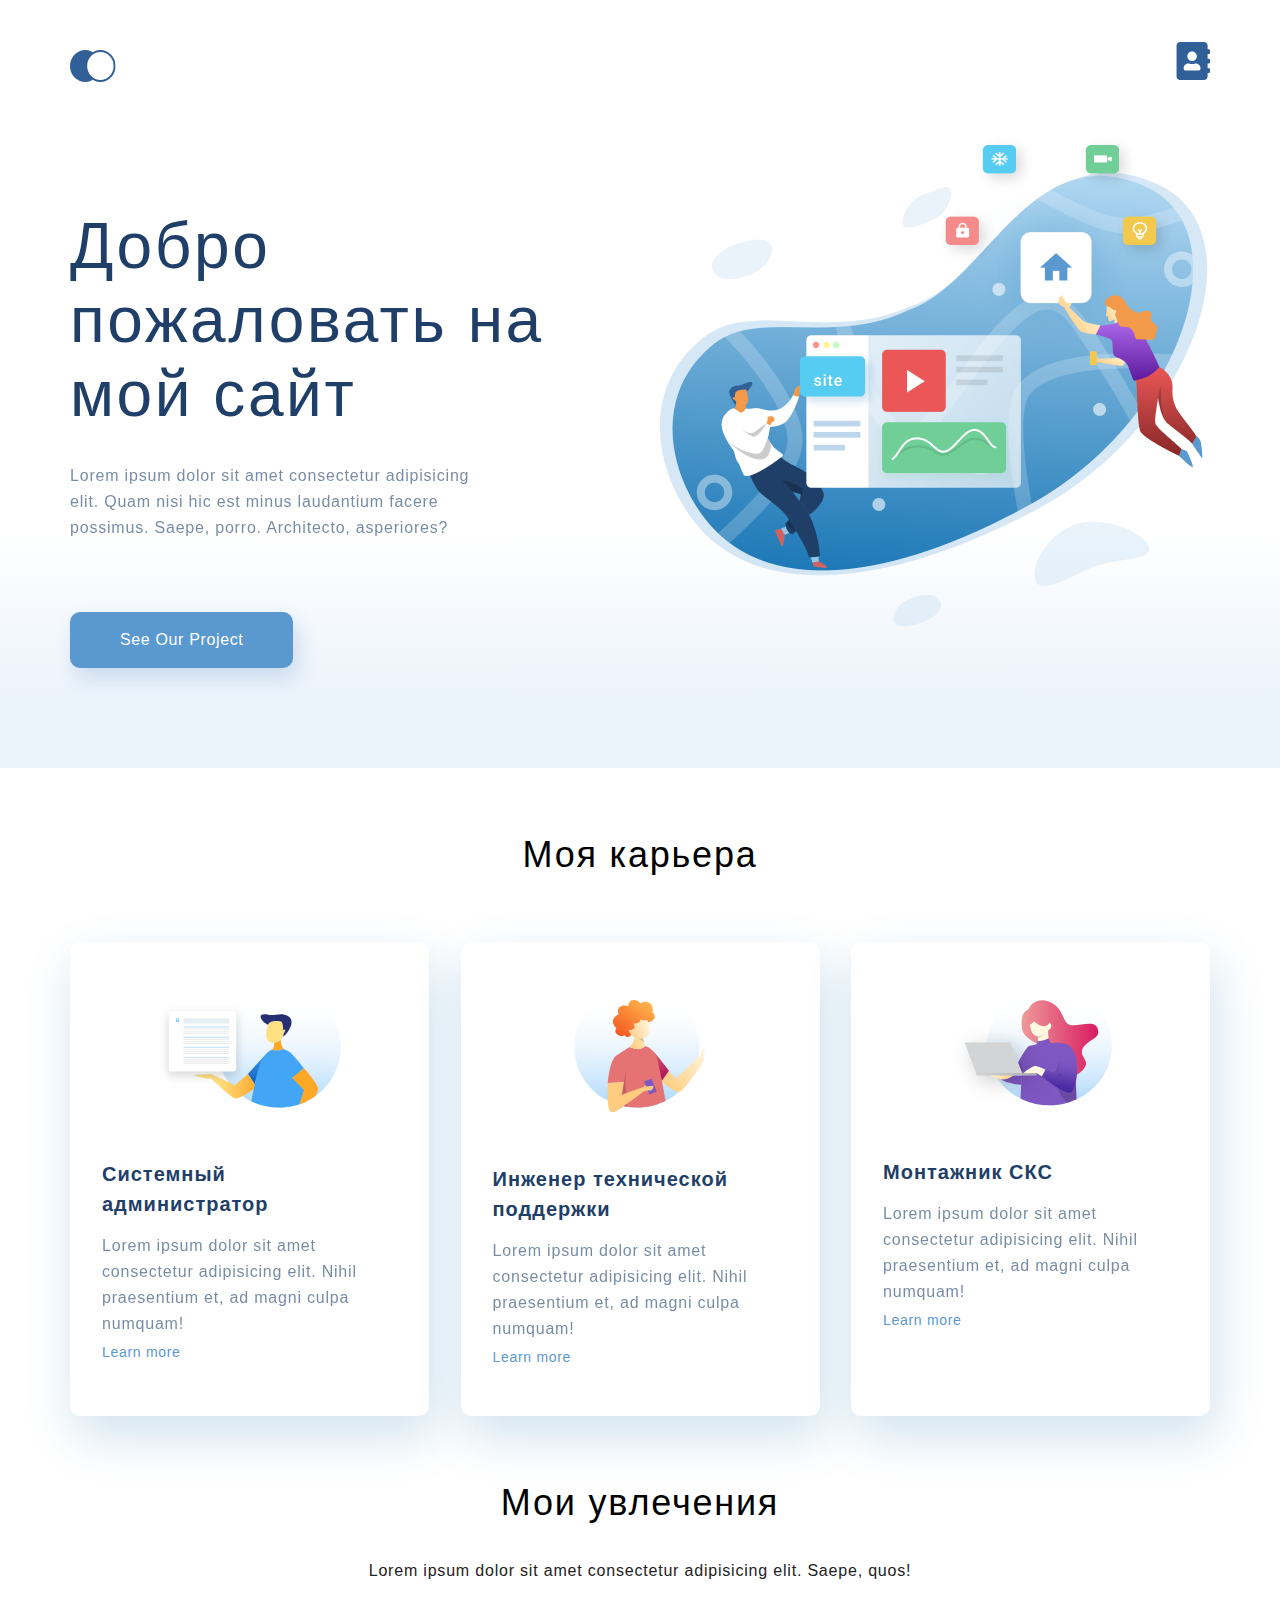
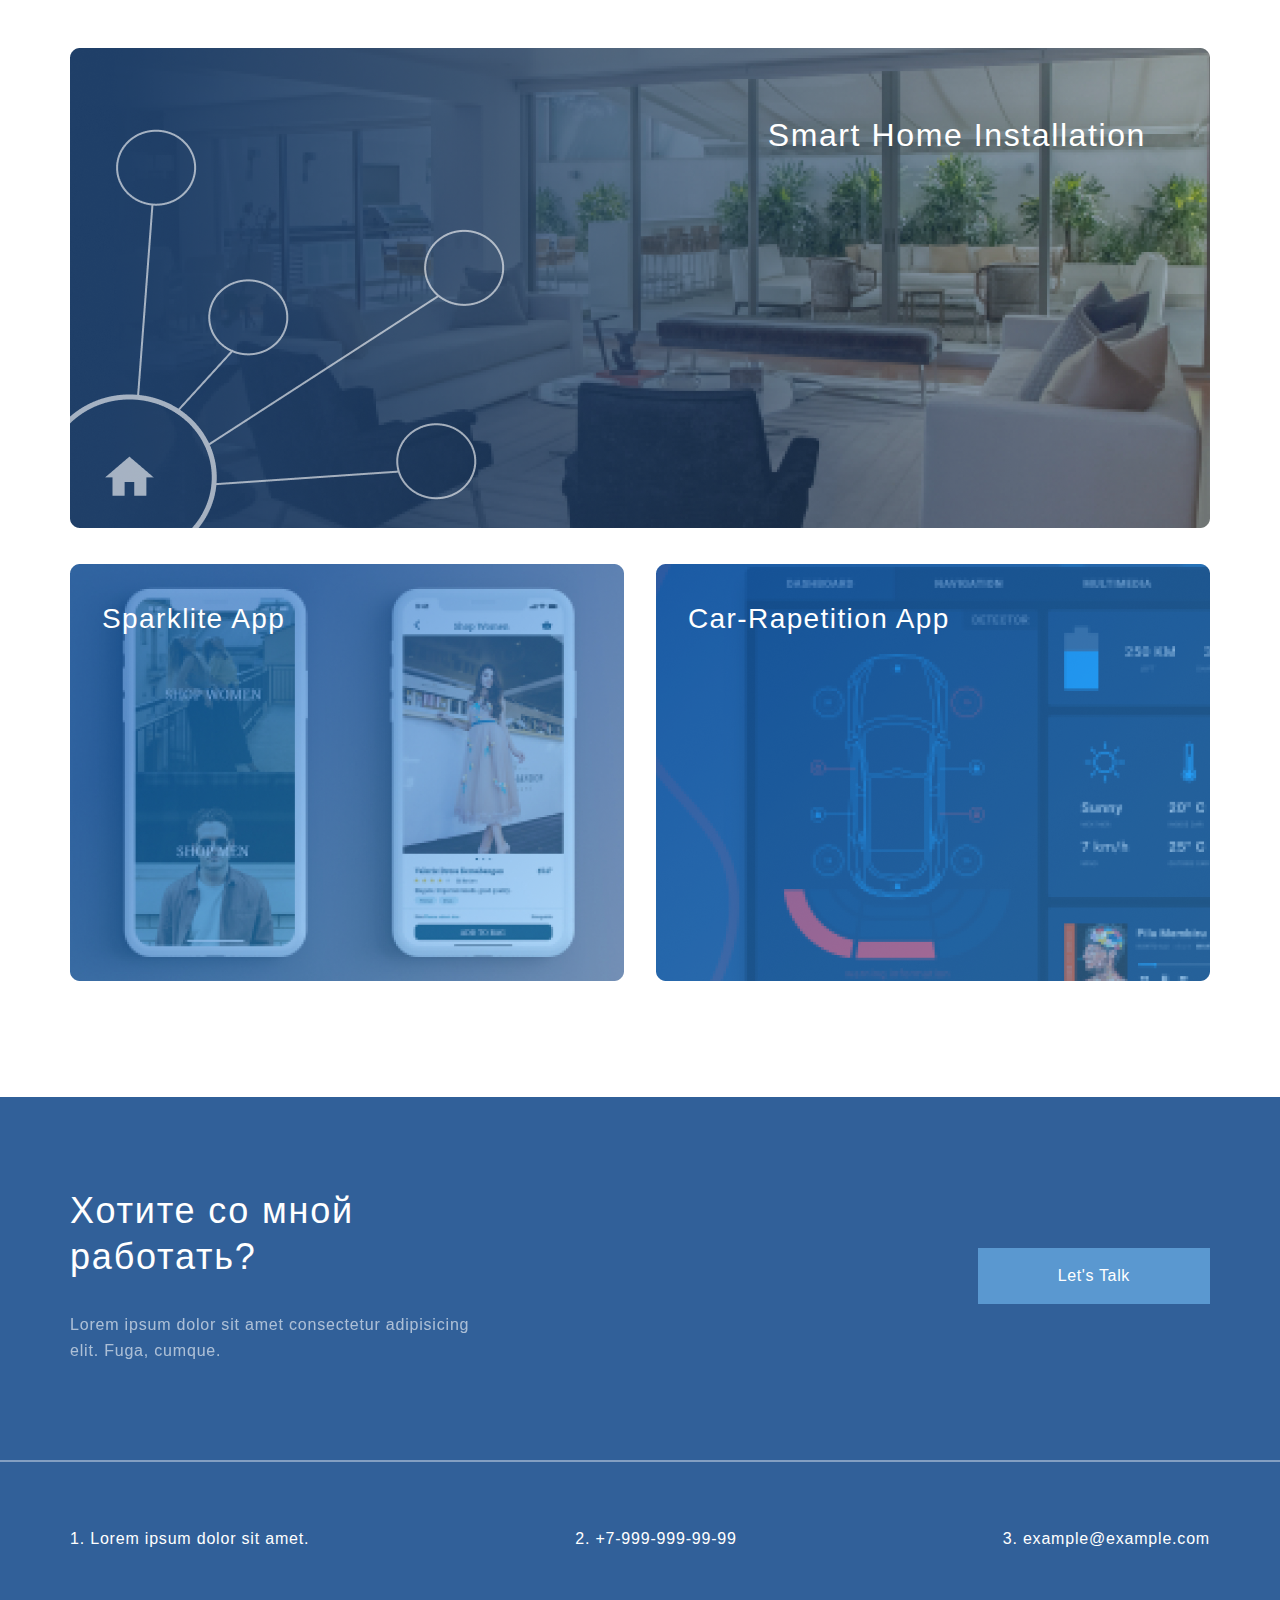
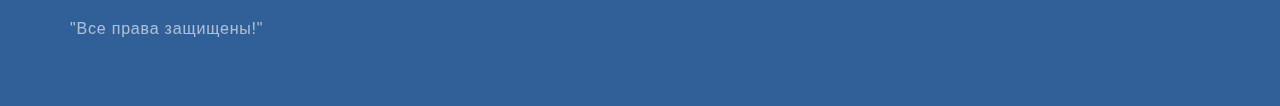
==== commit 93ef3ec0: "Доделал адаптив на главной" ====
--- a/Lesson1/index.html
+++ b/Lesson1/index.html
@@ -80,7 +80,7 @@
             <a class="lets_talk" href="#">Let's Talk</a>
         </div>
         <hr class="footer_hr">
-        <div class="container">
+        <div class="footer_block container">
             <ol class="footerItem">
                 <li>Lorem ipsum dolor sit amet.</li>
                 <li>+7-999-999-99-99</li>
--- a/Lesson1/style.css
+++ b/Lesson1/style.css
@@ -170,9 +170,10 @@
 }
 
 .footer {
-    height: 657px;
+    /* height: 657px; */
     background: #316099;
     padding-top: 91px;
+    padding-bottom: 64px;
 }
 
 .promotion_block {
@@ -236,7 +237,6 @@
 .footerItem {
     display: flex;
     justify-content: space-between;
-
     font-weight: normal;
     font-size: 16px;
     line-height: 26px;    
@@ -349,11 +349,31 @@
     }
     .headerItem {
         background-size: 45%;
-        background-position: right 250px;
+        background-position: right bottom;
     }
     .careerBlock {
         flex-direction: column;
         align-items: center;
+    }
+    .careerItem {
+        margin-bottom: 32px;
+    }
+    .footer {
+        padding-top: 47px;
+    }
+    .lets_talk {
+        padding: 0 10px;
+    }
+    .promotion_block {
+        padding-left: 124px;
+        padding-right: 124px;
+    }
+    .footer_block {
+        padding-left: 124px;
+        padding-right: 124px;
+    }
+    .footerItem {
+        flex-direction: column;
     }
 }
 
@@ -389,4 +409,83 @@
         min-height: 376px;
         padding-bottom: 41px;
     }
+    .career_heading {
+        font-size: 24px;
+        line-height: 28px;
+    }
+    .career {
+        padding-top: 48px;
+    }
+    .careerBlock {
+        padding-top: 32px;
+        padding-bottom: 0;
+    }
+    .hobby_heading {
+        font-size: 24px;
+        line-height: 28px;
+    }
+    .hobby_text {
+        margin-bottom: 82px;
+        width: 100%;
+    }
+    .item1_text {
+        font-size: 16px;
+        line-height: 19px;
+        top: 16px;
+        right: 16px;
+    }
+    .item2_text {
+        font-size: 16px;
+        line-height: 19px;
+        top: 16px;
+        left: 16px;
+    }
+    .hobby_block {
+        flex-direction: column;
+        margin-top: 16px;
+        margin-bottom: 64px;
+    }
+    .hobby_item_margin {
+        margin-right: 0;
+        margin-bottom: 16px;
+    }
+    .footer {
+        padding-top: 18px;
+        padding-bottom: 32px;
+    }
+    .promotionHeader {
+        font-size: 24px;
+        line-height: 28px;
+        text-align: center;
+        width: 100%;
+    }
+    .promotion_block {
+        flex-direction: column;
+        align-items: center;
+        padding-left: 16px;
+        padding-right: 16px;
+    }
+    .footer_text {
+        text-align: center;
+    }
+    .lets_talk {
+        margin-top: 40px;
+    }
+    .promotionItem {
+        width: 100%;
+    }
+    .footer_hr {
+        margin-top: 41px;
+        margin-bottom: 32px;
+    }
+    .footer_block {
+        padding-left: 16px;
+        padding-right: 16px;
+    }
+    .copyright {
+        text-align: center;
+    }
+    .footerItem {
+        margin-bottom: 37px;
+    }
 }